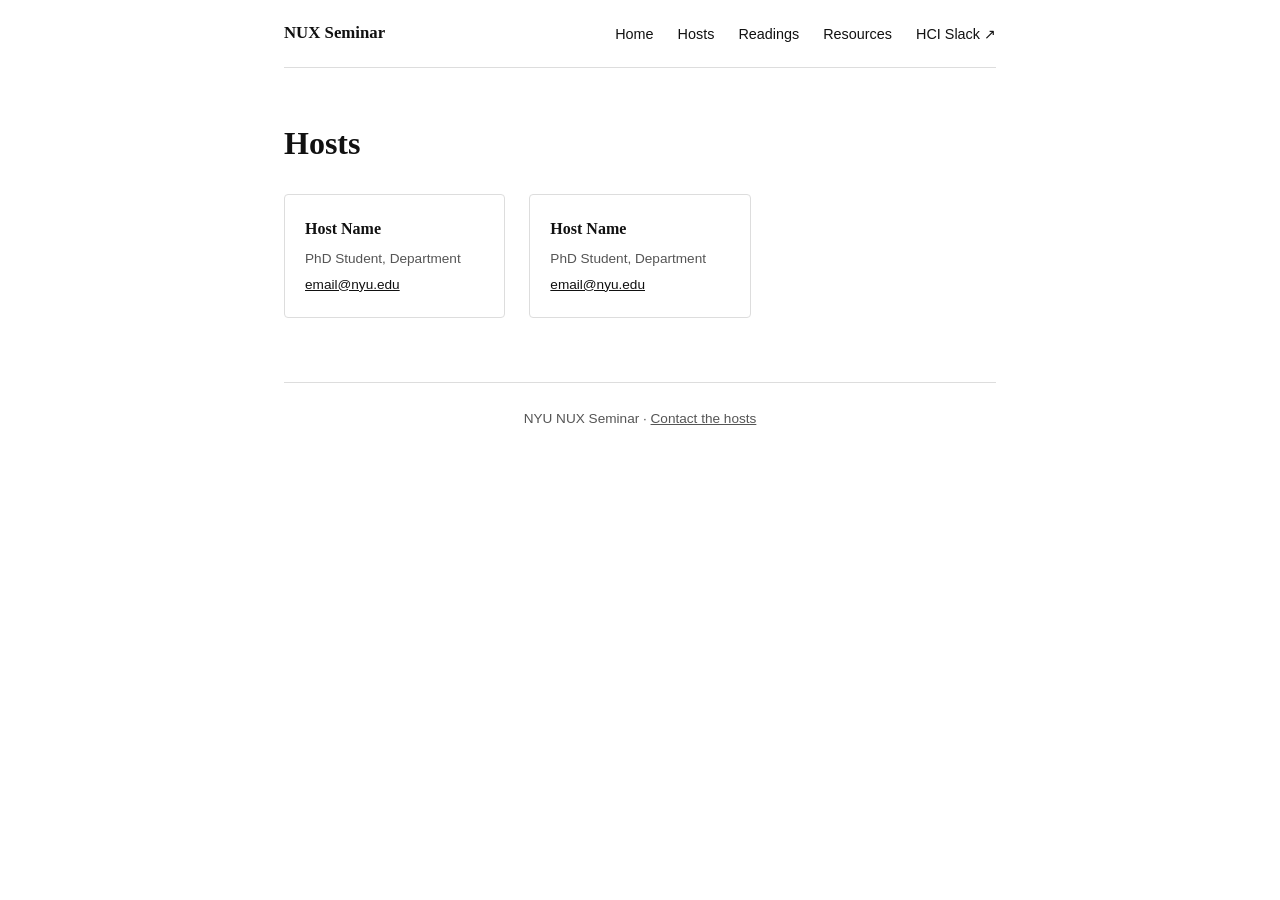
==== hosts.html @ dd3d3f5f "Initial NUX seminar site for GitHub Pages Co-Authored-By: Claude Sonnet 4.6 <noreply@anthropic.com>" ====
<!DOCTYPE html>
<html lang="en">
<head>
  <meta charset="UTF-8">
  <meta name="viewport" content="width=device-width, initial-scale=1.0">
  <title>Hosts — NUX Seminar</title>
  <link rel="stylesheet" href="style.css">
</head>
<body>
  <nav>
    <span class="site-title">NUX Seminar</span>
    <ul>
      <li><a href="index.html">Home</a></li>
      <li><a href="hosts.html">Hosts</a></li>
      <li><a href="readings.html">Readings</a></li>
      <li><a href="resources.html">Resources</a></li>
      <li><a href="https://nyu-community.slack.com/archives/C08QXYZ1234" target="_blank">HCI Slack ↗</a></li>
    </ul>
  </nav>

  <main>
    <h1 class="page-title">Hosts</h1>

    <div class="hosts-grid">
      <div class="host-card">
        <h3>Host Name</h3>
        <p class="role">PhD Student, Department</p>
        <p><a href="mailto:email@nyu.edu">email@nyu.edu</a></p>
      </div>
      <div class="host-card">
        <h3>Host Name</h3>
        <p class="role">PhD Student, Department</p>
        <p><a href="mailto:email@nyu.edu">email@nyu.edu</a></p>
      </div>
      <!-- Add more hosts here -->
    </div>
  </main>

  <footer>
    <p>NYU NUX Seminar &middot; <a href="hosts.html">Contact the hosts</a></p>
  </footer>
</body>
</html>
---- style.css ----
*, *::before, *::after { box-sizing: border-box; margin: 0; padding: 0; }

body {
  font-family: Georgia, serif;
  font-size: 1rem;
  line-height: 1.7;
  color: #111;
  background: #fff;
  max-width: 760px;
  margin: 0 auto;
  padding: 0 1.5rem 4rem;
}

/* Nav */
nav {
  display: flex;
  align-items: center;
  justify-content: space-between;
  padding: 1.2rem 0;
  border-bottom: 1px solid #ddd;
  flex-wrap: wrap;
  gap: 0.5rem;
}
.site-title { font-weight: bold; font-size: 1.05rem; }
nav ul { list-style: none; display: flex; gap: 1.5rem; flex-wrap: wrap; }
nav a { text-decoration: none; color: #111; font-family: sans-serif; font-size: 0.9rem; }
nav a:hover { text-decoration: underline; }

/* Hero */
.hero { padding: 4rem 0 2rem; text-align: center; }
.hero h1 { font-size: 2.5rem; margin-bottom: 0.5rem; }
.tagline { font-style: italic; color: #555; font-size: 1.1rem; }

/* Cards (accordion) */
.about-section { display: flex; flex-direction: column; gap: 1rem; margin-top: 2rem; }

.card { border: 1px solid #ddd; border-radius: 4px; }

.card-header {
  display: flex;
  justify-content: space-between;
  align-items: center;
  padding: 1rem 1.25rem;
  cursor: pointer;
  user-select: none;
}
.card-header:hover { background: #f9f9f9; }
.card-header h2 { font-size: 1.15rem; }
.toggle-icon { font-size: 1.4rem; font-family: sans-serif; line-height: 1; transition: transform 0.2s; }
.card-header[aria-expanded="true"] .toggle-icon { transform: rotate(45deg); }

.card-body { padding: 0 1.25rem 1.25rem; }
.card-body p + p { margin-top: 0.75rem; }
.card-body ul { padding-left: 1.25rem; }
.card-body li + li { margin-top: 0.4rem; }

/* Page headings */
h1.page-title { font-size: 2rem; margin: 3rem 0 1.5rem; }

/* Hosts */
.hosts-grid { display: grid; grid-template-columns: repeat(auto-fill, minmax(220px, 1fr)); gap: 1.5rem; margin-top: 1rem; }
.host-card { border: 1px solid #ddd; border-radius: 4px; padding: 1.25rem; }
.host-card h3 { margin-bottom: 0.25rem; font-size: 1rem; }
.host-card .role { font-size: 0.85rem; color: #555; font-family: sans-serif; }
.host-card a { font-size: 0.85rem; font-family: sans-serif; color: #111; }

/* Readings table */
table { width: 100%; border-collapse: collapse; margin-top: 1rem; font-family: sans-serif; font-size: 0.9rem; }
th { text-align: left; border-bottom: 2px solid #111; padding: 0.5rem 0.75rem; }
td { padding: 0.5rem 0.75rem; vertical-align: top; border-bottom: 1px solid #eee; }
tr:last-child td { border-bottom: none; }

/* Resources list */
.resource-list { list-style: none; margin-top: 1rem; }
.resource-list li { padding: 0.75rem 0; border-bottom: 1px solid #eee; font-family: sans-serif; font-size: 0.95rem; }
.resource-list li:last-child { border-bottom: none; }
.resource-list a { color: #111; }
.resource-list .desc { display: block; font-size: 0.82rem; color: #555; margin-top: 0.15rem; }

/* Footer */
footer { margin-top: 4rem; padding-top: 1.5rem; border-top: 1px solid #ddd; font-family: sans-serif; font-size: 0.85rem; color: #555; text-align: center; }
footer a { color: #555; }
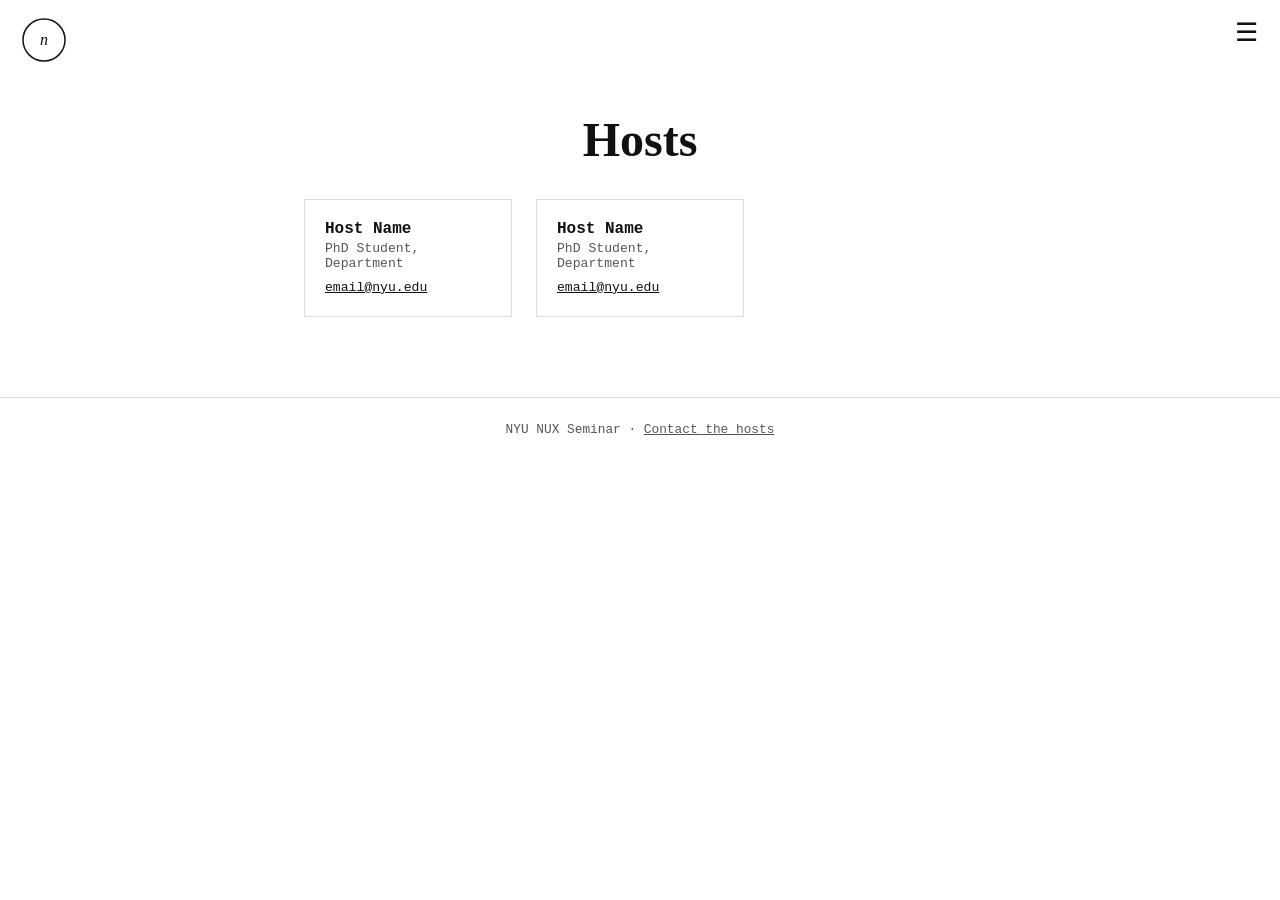
==== commit d177d8db: "Restyle to match PETAL design: drawer nav, italic hero title, pill buttons Co-Authored-By: Claude So" ====
--- a/hosts.html
+++ b/hosts.html
@@ -7,19 +7,31 @@
   <link rel="stylesheet" href="style.css">
 </head>
 <body>
-  <nav>
-    <span class="site-title">NUX Seminar</span>
-    <ul>
-      <li><a href="index.html">Home</a></li>
-      <li><a href="hosts.html">Hosts</a></li>
-      <li><a href="readings.html">Readings</a></li>
-      <li><a href="resources.html">Resources</a></li>
-      <li><a href="https://nyu-community.slack.com/archives/C08QXYZ1234" target="_blank">HCI Slack ↗</a></li>
-    </ul>
-  </nav>
 
-  <main>
-    <h1 class="page-title">Hosts</h1>
+  <header class="topbar">
+    <a href="index.html">
+      <svg class="logo" viewBox="0 0 44 44" fill="none" xmlns="http://www.w3.org/2000/svg" aria-label="NUX home">
+        <circle cx="22" cy="22" r="21" stroke="#111" stroke-width="1.5"/>
+        <text x="22" y="27" text-anchor="middle" font-family="Georgia, serif" font-style="italic" font-size="16" fill="#111">n</text>
+      </svg>
+    </a>
+    <button class="hamburger" id="menu-open" aria-label="Open menu">&#9776;</button>
+  </header>
+
+  <div class="drawer-overlay" id="drawer-overlay" role="dialog" aria-modal="true" aria-label="Navigation">
+    <div class="drawer">
+      <button class="drawer-close" id="menu-close" aria-label="Close menu">&#10005;</button>
+      <nav>
+        <a href="hosts.html">Hosts</a>
+        <a href="readings.html">Readings</a>
+        <a href="resources.html">Resources</a>
+        <a href="https://nyu-community.slack.com/archives/C08QXYZ1234" target="_blank">HCI Slack ↗</a>
+      </nav>
+    </div>
+  </div>
+
+  <section class="section" style="padding-top: 7rem;">
+    <h1 class="section-title">Hosts</h1>
 
     <div class="hosts-grid">
       <div class="host-card">
@@ -34,10 +46,12 @@
       </div>
       <!-- Add more hosts here -->
     </div>
-  </main>
+  </section>
 
   <footer>
     <p>NYU NUX Seminar &middot; <a href="hosts.html">Contact the hosts</a></p>
   </footer>
+
+  <script src="main.js"></script>
 </body>
 </html>
--- a/style.css
+++ b/style.css
@@ -1,82 +1,253 @@
 *, *::before, *::after { box-sizing: border-box; margin: 0; padding: 0; }
 
 body {
-  font-family: Georgia, serif;
+  font-family: 'Courier New', Courier, monospace;
+  background: #fff;
+  color: #111;
+  min-height: 100vh;
+}
+
+/* ── Top bar ── */
+.topbar {
+  position: fixed;
+  top: 0; left: 0; right: 0;
+  display: flex;
+  align-items: flex-start;
+  justify-content: space-between;
+  padding: 1.1rem 1.4rem;
+  z-index: 100;
+}
+
+.logo {
+  width: 44px;
+  height: 44px;
+  display: block;
+}
+
+.hamburger {
+  background: none;
+  border: none;
+  cursor: pointer;
+  font-size: 1.6rem;
+  line-height: 1;
+  padding: 0;
+  color: #111;
+  margin-top: 2px;
+}
+
+/* ── Side drawer ── */
+.drawer-overlay {
+  display: none;
+  position: fixed;
+  inset: 0;
+  z-index: 200;
+}
+.drawer-overlay.open { display: block; }
+
+.drawer {
+  position: absolute;
+  top: 0; right: 0;
+  width: 260px;
+  height: 100%;
+  background: #fff;
+  border-left: 1px solid #ddd;
+  padding: 1.2rem 1.5rem;
+  display: flex;
+  flex-direction: column;
+}
+
+.drawer-close {
+  align-self: flex-end;
+  background: none;
+  border: none;
+  cursor: pointer;
+  font-size: 1.6rem;
+  color: #111;
+  margin-bottom: 0.5rem;
+  line-height: 1;
+}
+
+.drawer nav a {
+  display: block;
+  padding: 1rem 0;
+  border-bottom: 1px solid #ddd;
+  text-decoration: none;
+  color: #111;
+  font-family: 'Courier New', Courier, monospace;
   font-size: 1rem;
-  line-height: 1.7;
-  color: #111;
-  background: #fff;
-  max-width: 760px;
+}
+.drawer nav a:first-child { border-top: 1px solid #ddd; }
+.drawer nav a:hover { opacity: 0.6; }
+
+/* ── Hero ── */
+.hero {
+  min-height: 100vh;
+  display: flex;
+  flex-direction: column;
+  align-items: center;
+  justify-content: center;
+  text-align: center;
+  padding: 5rem 1.5rem 4rem;
+  position: relative;
+}
+
+.hero-title {
+  font-family: Georgia, 'Times New Roman', serif;
+  font-style: italic;
+  font-size: clamp(5rem, 18vw, 12rem);
+  font-weight: 400;
+  line-height: 1;
+  letter-spacing: -0.02em;
+  margin-bottom: 2.5rem;
+}
+
+.hero-buttons {
+  display: flex;
+  flex-wrap: wrap;
+  gap: 0.75rem;
+  justify-content: center;
+}
+
+.btn {
+  display: inline-flex;
+  align-items: center;
+  gap: 0.4rem;
+  padding: 0.65rem 1.3rem;
+  border-radius: 999px;
+  border: 1.5px solid #111;
+  font-family: 'Courier New', Courier, monospace;
+  font-size: 0.78rem;
+  letter-spacing: 0.06em;
+  text-transform: uppercase;
+  text-decoration: none;
+  color: #111;
+  background: transparent;
+  cursor: pointer;
+  transition: background 0.15s, color 0.15s;
+}
+.btn:hover { background: #111; color: #fff; }
+.btn.filled { background: #111; color: #fff; }
+.btn.filled:hover { background: #333; }
+
+.arrow-icon { font-size: 0.85rem; }
+
+.hero-scroll {
+  position: absolute;
+  bottom: 2rem;
+  left: 50%;
+  transform: translateX(-50%);
+  font-size: 1.2rem;
+  color: #111;
+}
+
+/* ── Content sections ── */
+.section {
+  max-width: 720px;
   margin: 0 auto;
-  padding: 0 1.5rem 4rem;
-}
-
-/* Nav */
-nav {
-  display: flex;
-  align-items: center;
-  justify-content: space-between;
-  padding: 1.2rem 0;
-  border-bottom: 1px solid #ddd;
-  flex-wrap: wrap;
-  gap: 0.5rem;
-}
-.site-title { font-weight: bold; font-size: 1.05rem; }
-nav ul { list-style: none; display: flex; gap: 1.5rem; flex-wrap: wrap; }
-nav a { text-decoration: none; color: #111; font-family: sans-serif; font-size: 0.9rem; }
-nav a:hover { text-decoration: underline; }
-
-/* Hero */
-.hero { padding: 4rem 0 2rem; text-align: center; }
-.hero h1 { font-size: 2.5rem; margin-bottom: 0.5rem; }
-.tagline { font-style: italic; color: #555; font-size: 1.1rem; }
-
-/* Cards (accordion) */
-.about-section { display: flex; flex-direction: column; gap: 1rem; margin-top: 2rem; }
-
-.card { border: 1px solid #ddd; border-radius: 4px; }
-
-.card-header {
+  padding: 5rem 1.5rem;
+}
+
+.section-title {
+  font-family: Georgia, 'Times New Roman', serif;
+  font-size: clamp(2rem, 6vw, 3rem);
+  font-weight: 700;
+  text-align: center;
+  margin-bottom: 2rem;
+}
+
+/* ── Accordion ── */
+.accordion { margin-top: 1.5rem; }
+
+.accordion-item { border-bottom: 1px solid #ddd; }
+.accordion-item:first-child { border-top: 1px solid #ddd; }
+
+.accordion-header {
+  width: 100%;
   display: flex;
   justify-content: space-between;
   align-items: center;
-  padding: 1rem 1.25rem;
-  cursor: pointer;
-  user-select: none;
-}
-.card-header:hover { background: #f9f9f9; }
-.card-header h2 { font-size: 1.15rem; }
-.toggle-icon { font-size: 1.4rem; font-family: sans-serif; line-height: 1; transition: transform 0.2s; }
-.card-header[aria-expanded="true"] .toggle-icon { transform: rotate(45deg); }
-
-.card-body { padding: 0 1.25rem 1.25rem; }
-.card-body p + p { margin-top: 0.75rem; }
-.card-body ul { padding-left: 1.25rem; }
-.card-body li + li { margin-top: 0.4rem; }
-
-/* Page headings */
-h1.page-title { font-size: 2rem; margin: 3rem 0 1.5rem; }
-
-/* Hosts */
-.hosts-grid { display: grid; grid-template-columns: repeat(auto-fill, minmax(220px, 1fr)); gap: 1.5rem; margin-top: 1rem; }
-.host-card { border: 1px solid #ddd; border-radius: 4px; padding: 1.25rem; }
-.host-card h3 { margin-bottom: 0.25rem; font-size: 1rem; }
-.host-card .role { font-size: 0.85rem; color: #555; font-family: sans-serif; }
-.host-card a { font-size: 0.85rem; font-family: sans-serif; color: #111; }
-
-/* Readings table */
-table { width: 100%; border-collapse: collapse; margin-top: 1rem; font-family: sans-serif; font-size: 0.9rem; }
-th { text-align: left; border-bottom: 2px solid #111; padding: 0.5rem 0.75rem; }
-td { padding: 0.5rem 0.75rem; vertical-align: top; border-bottom: 1px solid #eee; }
+  padding: 1.1rem 0;
+  background: none;
+  border: none;
+  cursor: pointer;
+  font-family: 'Courier New', Courier, monospace;
+  font-size: 1rem;
+  color: #111;
+  text-align: left;
+}
+.accordion-header:hover { opacity: 0.6; }
+
+.accordion-icon {
+  font-size: 1.3rem;
+  font-family: sans-serif;
+  transition: transform 0.2s;
+  flex-shrink: 0;
+}
+.accordion-header[aria-expanded="true"] .accordion-icon { transform: rotate(45deg); }
+
+.accordion-body {
+  padding-bottom: 1.25rem;
+  font-size: 0.95rem;
+  line-height: 1.75;
+}
+.accordion-body p + p { margin-top: 0.75rem; }
+.accordion-body ul { padding-left: 1.2rem; }
+.accordion-body li + li { margin-top: 0.5rem; }
+.accordion-body a { color: #111; }
+
+/* ── Hosts grid ── */
+.hosts-grid {
+  display: grid;
+  grid-template-columns: repeat(auto-fill, minmax(200px, 1fr));
+  gap: 1.5rem;
+  margin-top: 1.5rem;
+}
+.host-card {
+  border: 1px solid #ddd;
+  padding: 1.25rem;
+}
+.host-card h3 { font-size: 1rem; margin-bottom: 0.2rem; }
+.host-card .role { font-size: 0.82rem; color: #555; margin-bottom: 0.4rem; }
+.host-card a { font-size: 0.82rem; color: #111; }
+
+/* ── Readings table ── */
+table {
+  width: 100%;
+  border-collapse: collapse;
+  margin-top: 1.5rem;
+  font-size: 0.9rem;
+}
+th {
+  text-align: left;
+  border-bottom: 2px solid #111;
+  padding: 0.5rem 0.75rem;
+  font-weight: bold;
+}
+td {
+  padding: 0.6rem 0.75rem;
+  vertical-align: top;
+  border-bottom: 1px solid #eee;
+}
 tr:last-child td { border-bottom: none; }
-
-/* Resources list */
-.resource-list { list-style: none; margin-top: 1rem; }
-.resource-list li { padding: 0.75rem 0; border-bottom: 1px solid #eee; font-family: sans-serif; font-size: 0.95rem; }
-.resource-list li:last-child { border-bottom: none; }
-.resource-list a { color: #111; }
+td a { color: #111; }
+
+/* ── Resources ── */
+.resource-list { list-style: none; margin-top: 1.5rem; }
+.resource-list li {
+  padding: 0.85rem 0;
+  border-bottom: 1px solid #eee;
+  font-size: 0.92rem;
+}
+.resource-list li:first-child { border-top: 1px solid #eee; }
+.resource-list a { color: #111; font-weight: bold; }
 .resource-list .desc { display: block; font-size: 0.82rem; color: #555; margin-top: 0.15rem; }
 
-/* Footer */
-footer { margin-top: 4rem; padding-top: 1.5rem; border-top: 1px solid #ddd; font-family: sans-serif; font-size: 0.85rem; color: #555; text-align: center; }
+/* ── Footer ── */
+footer {
+  border-top: 1px solid #ddd;
+  text-align: center;
+  padding: 1.5rem;
+  font-size: 0.8rem;
+  color: #555;
+}
 footer a { color: #555; }
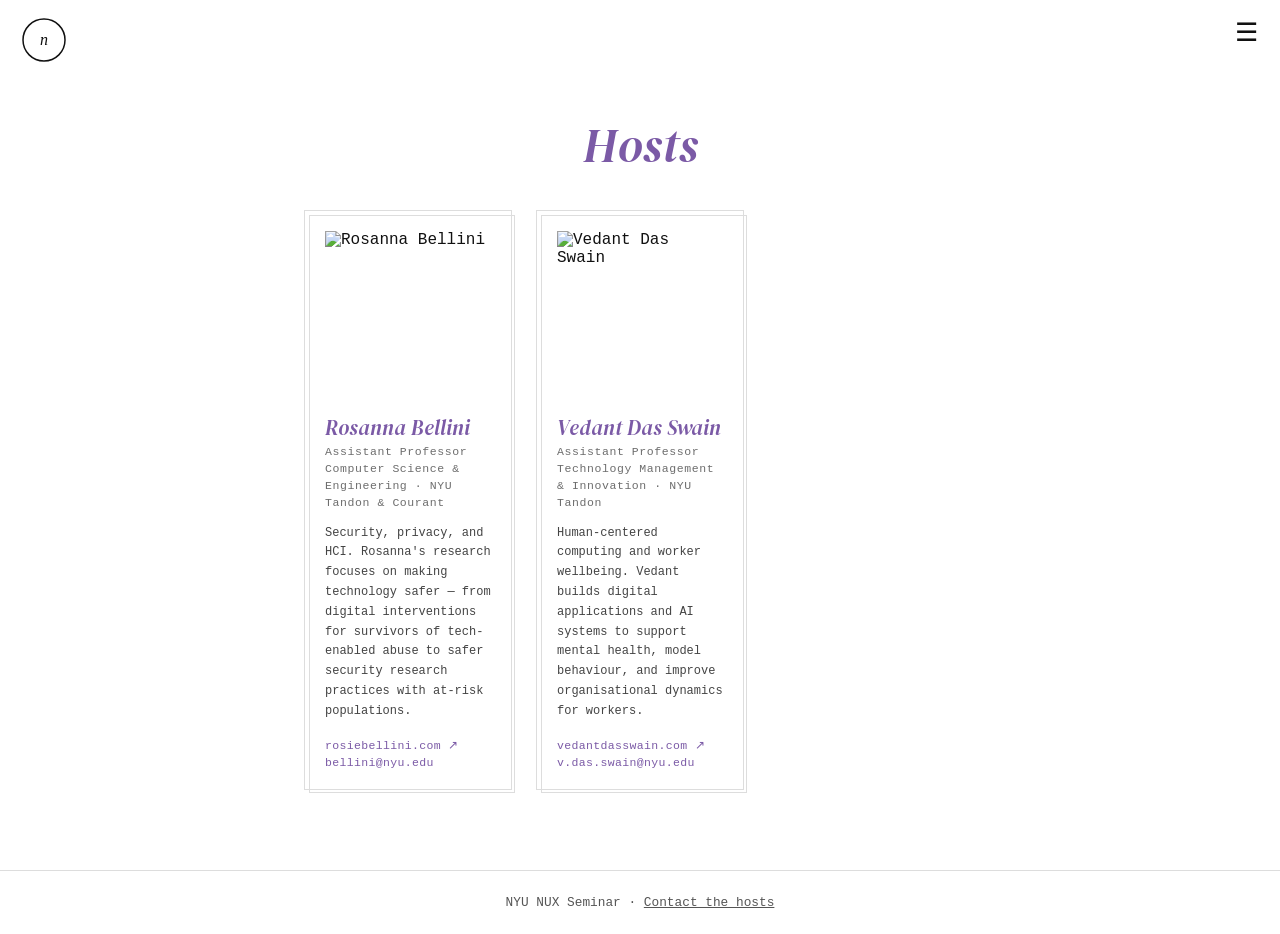
==== commit 9b34ea7d: "Add Rosanna and Vedant host cards with photos, bios, and links Co-Authored-By: Claude Sonnet 4.6 <no" ====
--- a/hosts.html
+++ b/hosts.html
@@ -5,6 +5,7 @@
   <meta name="viewport" content="width=device-width, initial-scale=1.0">
   <title>Hosts — NUX Seminar</title>
   <link rel="stylesheet" href="style.css">
+  <link href="https://fonts.googleapis.com/css2?family=DM+Serif+Display:ital@1&display=swap" rel="stylesheet">
 </head>
 <body>
 
@@ -34,17 +35,31 @@
     <h1 class="section-title">Hosts</h1>
 
     <div class="hosts-grid">
+
       <div class="host-card">
-        <h3>Host Name</h3>
-        <p class="role">PhD Student, Department</p>
-        <p><a href="mailto:email@nyu.edu">email@nyu.edu</a></p>
+        <img class="host-photo" src="https://i0.wp.com/www.rosiebellini.com/wp-content/uploads/2024/11/2024.jpeg?resize=800%2C827&ssl=1" alt="Rosanna Bellini">
+        <h3>Rosanna Bellini</h3>
+        <p class="role">Assistant Professor</p>
+        <p class="dept">Computer Science & Engineering · NYU Tandon & Courant</p>
+        <p class="bio">Security, privacy, and HCI. Rosanna's research focuses on making technology safer — from digital interventions for survivors of tech-enabled abuse to safer security research practices with at-risk populations.</p>
+        <div class="host-links">
+          <a href="https://www.rosiebellini.com/" target="_blank">rosiebellini.com ↗</a>
+          <a href="mailto:bellini@nyu.edu">bellini@nyu.edu</a>
+        </div>
       </div>
+
       <div class="host-card">
-        <h3>Host Name</h3>
-        <p class="role">PhD Student, Department</p>
-        <p><a href="mailto:email@nyu.edu">email@nyu.edu</a></p>
+        <img class="host-photo" src="https://vedantdasswain.com/assets/images/avatar.jpg" alt="Vedant Das Swain">
+        <h3>Vedant Das Swain</h3>
+        <p class="role">Assistant Professor</p>
+        <p class="dept">Technology Management & Innovation · NYU Tandon</p>
+        <p class="bio">Human-centered computing and worker wellbeing. Vedant builds digital applications and AI systems to support mental health, model behaviour, and improve organisational dynamics for workers.</p>
+        <div class="host-links">
+          <a href="https://vedantdasswain.com/" target="_blank">vedantdasswain.com ↗</a>
+          <a href="mailto:v.das.swain@nyu.edu">v.das.swain@nyu.edu</a>
+        </div>
       </div>
-      <!-- Add more hosts here -->
+
     </div>
   </section>
 
--- a/style.css
+++ b/style.css
@@ -91,14 +91,40 @@
   position: relative;
 }
 
-.hero-title {
-  font-family: Georgia, 'Times New Roman', serif;
+.hero-logo {
+  margin-bottom: 2.5rem;
+  text-align: center;
+}
+
+.hero-wordmark {
+  font-family: 'DM Serif Display', Georgia, serif;
   font-style: italic;
-  font-size: clamp(5rem, 18vw, 12rem);
-  font-weight: 400;
+  font-size: clamp(5rem, 22vw, 16rem);
+  color: #7b5aa6;
+  display: inline-flex;
   line-height: 1;
-  letter-spacing: -0.02em;
-  margin-bottom: 2.5rem;
+  margin-bottom: 0;
+}
+
+.hero-wordmark span {
+  display: inline-block;
+  animation: dropBounce 10s cubic-bezier(0.34, 1.56, 0.64, 1) infinite;
+}
+.hero-wordmark span:nth-child(1) { animation-delay: 0s; }
+.hero-wordmark span:nth-child(2) { animation-delay: 0.6s; }
+.hero-wordmark span:nth-child(3) { animation-delay: 1.2s; }
+
+@keyframes dropBounce {
+  0%, 100% { opacity: 0; transform: translateY(-60px); }
+  25%, 75% { opacity: 1; transform: translateY(0); }
+}
+
+.hero-sub {
+  font-family: 'Courier New', Courier, monospace;
+  font-size: clamp(0.7rem, 2vw, 1.1rem);
+  letter-spacing: 0.35em;
+  color: #6d6d6d;
+  text-transform: uppercase;
 }
 
 .hero-buttons {
@@ -111,25 +137,36 @@
 .btn {
   display: inline-flex;
   align-items: center;
-  gap: 0.4rem;
-  padding: 0.65rem 1.3rem;
-  border-radius: 999px;
-  border: 1.5px solid #111;
-  font-family: 'Courier New', Courier, monospace;
-  font-size: 0.78rem;
-  letter-spacing: 0.06em;
-  text-transform: uppercase;
+  padding: 0.5rem 1.3rem;
+  border-radius: 3px;
+  border: 1.5px solid #7b5aa6;
+  font-family: 'DM Serif Display', Georgia, serif;
+  font-style: italic;
+  font-size: 0.95rem;
   text-decoration: none;
-  color: #111;
+  color: #7b5aa6;
   background: transparent;
   cursor: pointer;
-  transition: background 0.15s, color 0.15s;
-}
-.btn:hover { background: #111; color: #fff; }
-.btn.filled { background: #111; color: #fff; }
-.btn.filled:hover { background: #333; }
-
-.arrow-icon { font-size: 0.85rem; }
+  position: relative;
+  transition: background 0.15s, color 0.15s, border-color 0.15s;
+}
+.btn::after {
+  content: '';
+  position: absolute;
+  top: 4px;
+  left: 4px;
+  right: -4px;
+  bottom: -4px;
+  border: 1px solid #7b5aa6;
+  border-radius: 2px;
+  z-index: -1;
+  transition: border-color 0.15s;
+}
+.btn:hover { background: #7b5aa6; color: #fff; border-color: #7b5aa6; }
+.btn:hover::after { border-color: #57068c; }
+.btn.filled { background: #7b5aa6; color: #fff; border-color: #7b5aa6; }
+.btn.filled::after { border-color: #57068c; }
+.btn.filled:hover { background: #57068c; border-color: #57068c; }
 
 .hero-scroll {
   position: absolute;
@@ -148,11 +185,18 @@
 }
 
 .section-title {
-  font-family: Georgia, 'Times New Roman', serif;
+  font-family: 'DM Serif Display', Georgia, serif;
+  font-style: italic;
   font-size: clamp(2rem, 6vw, 3rem);
-  font-weight: 700;
+  font-weight: 400;
+  color: #7b5aa6;
   text-align: center;
   margin-bottom: 2rem;
+}
+
+.title-letter {
+  display: inline-block;
+  animation: dropBounce 10s cubic-bezier(0.34, 1.56, 0.64, 1) infinite;
 }
 
 /* ── Accordion ── */
@@ -205,10 +249,37 @@
 .host-card {
   border: 1px solid #ddd;
   padding: 1.25rem;
-}
-.host-card h3 { font-size: 1rem; margin-bottom: 0.2rem; }
-.host-card .role { font-size: 0.82rem; color: #555; margin-bottom: 0.4rem; }
-.host-card a { font-size: 0.82rem; color: #111; }
+  position: relative;
+}
+.host-card::after {
+  content: '';
+  position: absolute;
+  top: 4px; left: 4px; right: -4px; bottom: -4px;
+  border: 1px solid #ddd;
+  z-index: -1;
+}
+.host-photo {
+  width: 100%;
+  aspect-ratio: 1/1;
+  object-fit: cover;
+  object-position: top;
+  display: block;
+  margin-bottom: 1rem;
+}
+.host-card h3 {
+  font-family: 'DM Serif Display', Georgia, serif;
+  font-style: italic;
+  font-size: 1.3rem;
+  font-weight: 400;
+  color: #7b5aa6;
+  margin-bottom: 0.2rem;
+}
+.host-card .role { font-size: 0.72rem; color: #6d6d6d; letter-spacing: 0.05em; margin-bottom: 0.1rem; }
+.host-card .dept { font-size: 0.72rem; color: #6d6d6d; letter-spacing: 0.05em; margin-bottom: 0.75rem; line-height: 1.5; }
+.host-card .bio { font-size: 0.75rem; color: #444; line-height: 1.65; margin-bottom: 1rem; }
+.host-links { display: flex; flex-direction: column; gap: 4px; }
+.host-links a { font-size: 0.72rem; color: #7b5aa6; text-decoration: none; letter-spacing: 0.03em; }
+.host-links a:hover { text-decoration: underline; }
 
 /* ── Readings table ── */
 table {
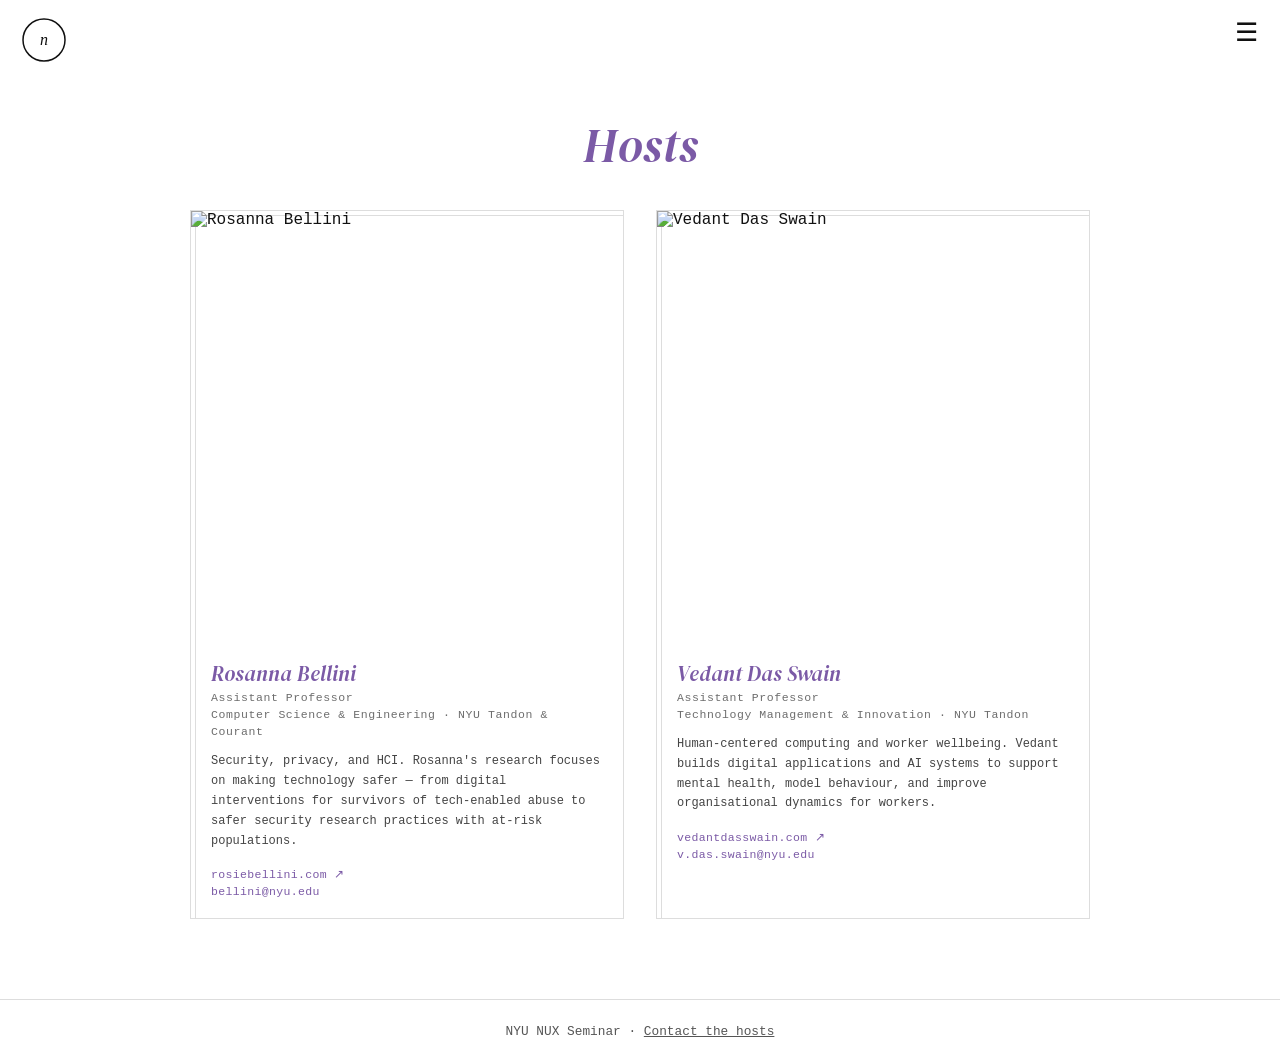
==== commit ccd3b901: "Widen and centre host cards grid Co-Authored-By: Claude Sonnet 4.6 <noreply@anthropic.com>" ====
--- a/hosts.html
+++ b/hosts.html
@@ -31,7 +31,7 @@
     </div>
   </div>
 
-  <section class="section" style="padding-top: 7rem;">
+  <section class="section" style="padding-top: 7rem; max-width: 960px;">
     <h1 class="section-title">Hosts</h1>
 
     <div class="hosts-grid">
--- a/style.css
+++ b/style.css
@@ -242,14 +242,18 @@
 /* ── Hosts grid ── */
 .hosts-grid {
   display: grid;
-  grid-template-columns: repeat(auto-fill, minmax(200px, 1fr));
-  gap: 1.5rem;
+  grid-template-columns: 1fr 1fr;
+  gap: 2rem;
   margin-top: 1.5rem;
+  max-width: 900px;
+  margin-left: auto;
+  margin-right: auto;
 }
 .host-card {
   border: 1px solid #ddd;
   padding: 1.25rem;
   position: relative;
+  overflow: hidden;
 }
 .host-card::after {
   content: '';
@@ -259,12 +263,12 @@
   z-index: -1;
 }
 .host-photo {
-  width: 100%;
+  width: calc(100% + 2.5rem);
   aspect-ratio: 1/1;
   object-fit: cover;
   object-position: top;
   display: block;
-  margin-bottom: 1rem;
+  margin: -1.25rem -1.25rem 1rem -1.25rem;
 }
 .host-card h3 {
   font-family: 'DM Serif Display', Georgia, serif;
